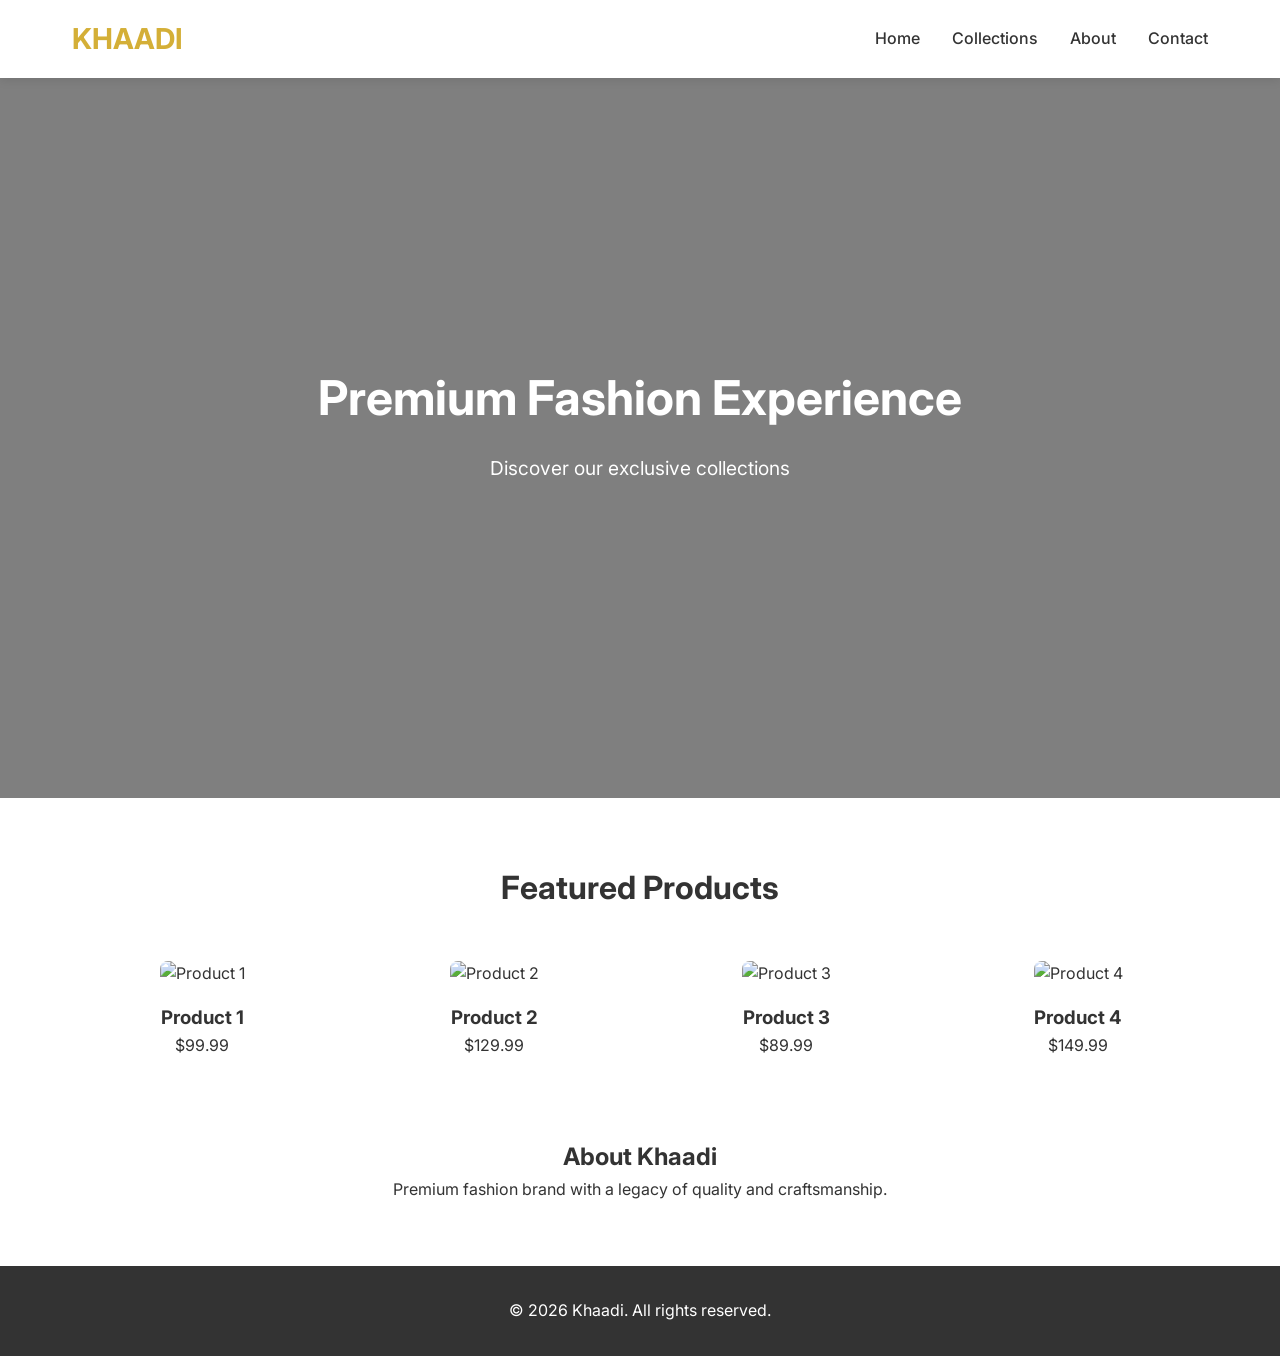
==== index.html @ 88e57f45 "https://github.com/junaidulhaquesheikh208-jpg/D-Khaddi_Dot_Com_0001/uploadhttps://github.com/junaidu" ====
<!DOCTYPE html>
<html lang="en">
<head>
    <meta charset="UTF-8">
    <meta name="viewport" content="width=device-width, initial-scale=1.0">
    <title>Khaadi - Premium Fashion Brand</title>
    <!-- Preconnect to external domains for performance -->
    <link rel="preconnect" href="https://fonts.googleapis.com">
    <link rel="preconnect" href="https://fonts.gstatic.com" crossorigin>
    <!-- Optimized font loading with font-display: swap -->
    <link href="https://fonts.googleapis.com/css2?family=Inter:wght@300;400;500;600;700&display=swap" rel="stylesheet" media="print" onload="this.media='all'">
    <!-- Minified CSS file -->
    <link rel="stylesheet" href="styles.min.css">
</head>
<body>
    <header>
        <nav>
            <div class="logo">KHAADI</div>
            <ul class="nav-menu">
                <li><a href="#home">Home</a></li>
                <li><a href="#collections">Collections</a></li>
                <li><a href="#about">About</a></li>
                <li><a href="#contact">Contact</a></li>
            </ul>
        </nav>
    </header>
    
    <main>
        <section id="hero">
            <h1>Premium Fashion Experience</h1>
            <p>Discover our exclusive collections</p>
        </section>
        
        <section id="products">
            <h2>Featured Products</h2>
            <div class="product-grid">
                <div class="product-card">
                    <img src="https://placehold.co/300x400/cccccc/96a2b4?text=Product+1" alt="Product 1" class="lazy-load">
                    <h3>Product 1</h3>
                    <p>$99.99</p>
                </div>
                <div class="product-card">
                    <img src="https://placehold.co/300x400/cccccc/96a2b4?text=Product+2" alt="Product 2" class="lazy-load">
                    <h3>Product 2</h3>
                    <p>$129.99</p>
                </div>
                <div class="product-card">
                    <img src="https://placehold.co/300x400/cccccc/96a2b4?text=Product+3" alt="Product 3" class="lazy-load">
                    <h3>Product 3</h3>
                    <p>$89.99</p>
                </div>
                <div class="product-card">
                    <img src="https://placehold.co/300x400/cccccc/96a2b4?text=Product+4" alt="Product 4" class="lazy-load">
                    <h3>Product 4</h3>
                    <p>$149.99</p>
                </div>
            </div>
        </section>
        
        <section id="about-section">
            <h2>About Khaadi</h2>
            <p>Premium fashion brand with a legacy of quality and craftsmanship.</p>
        </section>
    </main>
    
    <footer>
        <p>&copy; 2026 Khaadi. All rights reserved.</p>
    </footer>
    
    <!-- Minified JavaScript file loaded asynchronously -->
    <script src="script.min.js" defer></script>
</body>
</html>
---- styles.min.css ----
*{margin:0;padding:0;box-sizing:border-box}body{font-family:'Inter',sans-serif;line-height:1.6;color:#333}header{background-color:#fff;box-shadow:0 2px 10px rgba(0,0,0,.1);position:sticky;top:0;z-index:100}nav{max-width:1200px;margin:0 auto;padding:1rem 2rem;display:flex;justify-content:space-between;align-items:center}.logo{font-size:1.8rem;font-weight:700;color:#d4af37}.nav-menu{display:flex;list-style:none;gap:2rem}.nav-menu a{text-decoration:none;color:#333;font-weight:500;transition:color .3s ease}.nav-menu a:hover{color:#d4af37}#hero{background:linear-gradient(rgba(0,0,0,.5),rgba(0,0,0,.5)),url('https://placehold.co/1200x600/cccccc/96a2b4?text=Hero+Image') center/cover no-repeat;height:80vh;display:flex;flex-direction:column;justify-content:center;align-items:center;text-align:center;color:white}#hero h1{font-size:3rem;margin-bottom:1rem}#hero p{font-size:1.2rem;margin-bottom:2rem}#products{max-width:1200px;margin:4rem auto;padding:0 2rem}#products h2{text-align:center;margin-bottom:2rem;font-size:2rem}.product-grid{display:grid;grid-template-columns:repeat(auto-fill,minmax(250px,1fr));gap:2rem}.product-card{text-align:center;padding:1rem;border-radius:8px;transition:transform .3s ease,box-shadow .3s ease}.product-card:hover{transform:translateY(-5px);box-shadow:0 10px 20px rgba(0,0,0,.1)}.product-card img{width:100%;height:300px;object-fit:cover;border-radius:8px;margin-bottom:1rem}#about-section{max-width:1200px;margin:4rem auto;padding:0 2rem;text-align:center}footer{background-color:#333;color:white;text-align:center;padding:2rem;margin-top:4rem}.lazy-load[data-src]{opacity:0;transition:opacity .3s}.lazy-load.loaded{opacity:1}@media (max-width:768px){nav{flex-direction:column;gap:1rem}.nav-menu{gap:1rem}#hero h1{font-size:2rem}.product-grid{grid-template-columns:repeat(auto-fill,minmax(200px,1fr));gap:1rem}}
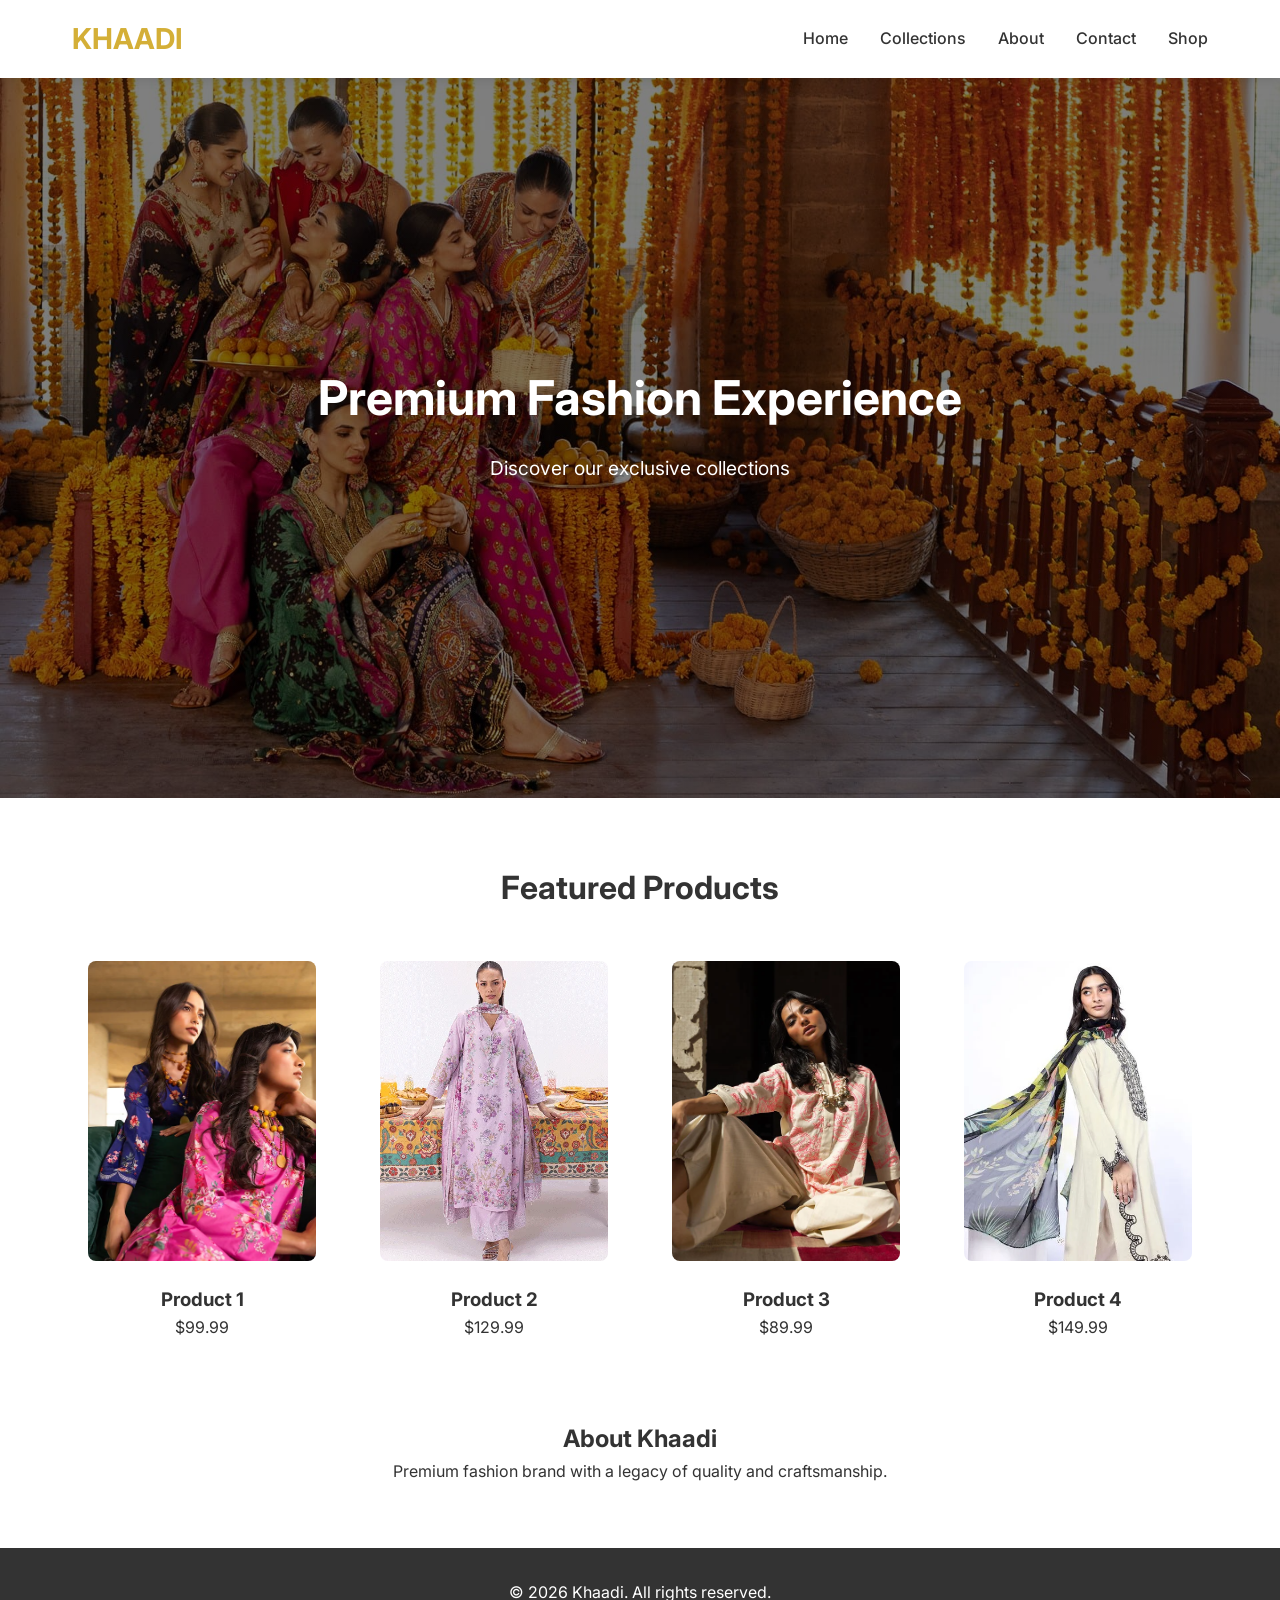
==== commit 0923bc77: "Add complete e-commerce shop with product images and cart functionality - Add Shop.html with full Ad" ====
--- a/index.html
+++ b/index.html
@@ -3,71 +3,222 @@
 <head>
     <meta charset="UTF-8">
     <meta name="viewport" content="width=device-width, initial-scale=1.0">
-    <title>Khaadi - Premium Fashion Brand</title>
-    <!-- Preconnect to external domains for performance -->
+    <title>Khaadi - Premium Fashion Brand | Performance Optimized</title>
+
+    <!-- Performance optimizations -->
     <link rel="preconnect" href="https://fonts.googleapis.com">
     <link rel="preconnect" href="https://fonts.gstatic.com" crossorigin>
+    <link rel="dns-prefetch" href="//placehold.co">
+
     <!-- Optimized font loading with font-display: swap -->
     <link href="https://fonts.googleapis.com/css2?family=Inter:wght@300;400;500;600;700&display=swap" rel="stylesheet" media="print" onload="this.media='all'">
-    <!-- Minified CSS file -->
-    <link rel="stylesheet" href="styles.min.css">
+
+    <!-- Preload critical CSS -->
+    <link rel="preload" href="styles.min.css" as="style" onload="this.onload=null;this.rel='stylesheet'">
+    <noscript><link rel="stylesheet" href="styles.min.css"></noscript>
+
+    <!-- PWA Meta Tags -->
+    <link rel="manifest" href="manifest.json">
+    <meta name="theme-color" content="#d4af37">
+    
+    <!-- Resource hints for critical resources -->
+    <link rel="prefetch" href="script.min.js">
+
+    <!-- Critical above-the-fold CSS inline -->
+    <style>
+        /* Critical CSS for above-the-fold content */
+        *{margin:0;padding:0;box-sizing:border-box}body{font-family:'Inter',sans-serif;line-height:1.6;color:#333}header{background-color:#fff;box-shadow:0 2px 10px rgba(0,0,0,.1);position:sticky;top:0;z-index:100}nav{max-width:1200px;margin:0 auto;padding:1rem 2rem;display:flex;justify-content:space-between;align-items:center}.logo{font-size:1.8rem;font-weight:700;color:#d4af37}.nav-menu{display:flex;list-style:none;gap:2rem}.nav-menu a{text-decoration:none;color:#333;font-weight:500;transition:color .3s ease}.nav-menu a:hover{color:#d4af37}#hero{background:linear-gradient(rgba(0,0,0,.5),rgba(0,0,0,.5)),url('./images/splash-img-desktop.jpg') center/cover no-repeat;height:80vh;display:flex;flex-direction:column;justify-content:center;align-items:center;text-align:center;color:white}#hero h1{font-size:3rem;margin-bottom:1rem}#hero p{font-size:1.2rem;margin-bottom:2rem}@media (max-width:768px){nav{flex-direction:column;gap:1rem}.nav-menu{gap:1rem}#hero h1{font-size:2rem}}
+    </style>
 </head>
 <body>
     <header>
         <nav>
             <div class="logo">KHAADI</div>
             <ul class="nav-menu">
-                <li><a href="#home">Home</a></li>
-                <li><a href="#collections">Collections</a></li>
-                <li><a href="#about">About</a></li>
-                <li><a href="#contact">Contact</a></li>
+                <li><a href="Home.html">Home</a></li>
+                <li><a href="Collections.html">Collections</a></li>
+                <li><a href="About.html">About</a></li>
+                <li><a href="Contact.html">Contact</a></li>
+                <li><a href="Shop.html">Shop</a></li>
             </ul>
         </nav>
     </header>
-    
+
     <main>
         <section id="hero">
             <h1>Premium Fashion Experience</h1>
             <p>Discover our exclusive collections</p>
         </section>
-        
+
         <section id="products">
             <h2>Featured Products</h2>
             <div class="product-grid">
                 <div class="product-card">
-                    <img src="https://placehold.co/300x400/cccccc/96a2b4?text=Product+1" alt="Product 1" class="lazy-load">
+                    <!-- Advanced lazy loading with WebP support -->
+                    <picture class="lazy-load">
+                        <source data-src="./images/0 (1).webp" type="image/webp">
+                        <img
+                            src="data:image/svg+xml,%3Csvg xmlns='http://www.w3.org/2000/svg' width='300' height='400' viewBox='0 0 300 400'%3E%3Crect fill='%23f0f0f0' width='300' height='400'/%3E%3Ctext x='50%25' y='50%25' dominant-baseline='middle' text-anchor='middle' font-family='Arial' font-size='16' fill='%2396a2b4'%3EProduct 1%3C/text%3E%3C/svg%3E"
+                            data-src="./images/0 (1).webp"
+                            alt="Product 1"
+                            class="image-content"
+                            loading="lazy"
+                            width="300"
+                            height="400">
+                    </picture>
                     <h3>Product 1</h3>
                     <p>$99.99</p>
                 </div>
                 <div class="product-card">
-                    <img src="https://placehold.co/300x400/cccccc/96a2b4?text=Product+2" alt="Product 2" class="lazy-load">
+                    <picture class="lazy-load">
+                        <source data-src="./images/0 (2).webp" type="image/webp">
+                        <img
+                            src="data:image/svg+xml,%3Csvg xmlns='http://www.w3.org/2000/svg' width='300' height='400' viewBox='0 0 300 400'%3E%3Crect fill='%23f0f0f0' width='300' height='400'/%3E%3Ctext x='50%25' y='50%25' dominant-baseline='middle' text-anchor='middle' font-family='Arial' font-size='16' fill='%2396a2b4'%3EProduct 2%3C/text%3E%3C/svg%3E"
+                            data-src="./images/0 (2).webp"
+                            alt="Product 2"
+                            class="image-content"
+                            loading="lazy"
+                            width="300"
+                            height="400">
+                    </picture>
                     <h3>Product 2</h3>
                     <p>$129.99</p>
                 </div>
                 <div class="product-card">
-                    <img src="https://placehold.co/300x400/cccccc/96a2b4?text=Product+3" alt="Product 3" class="lazy-load">
+                    <picture class="lazy-load">
+                        <source data-src="./images/0.webp" type="image/webp">
+                        <img
+                            src="data:image/svg+xml,%3Csvg xmlns='http://www.w3.org/2000/svg' width='300' height='400' viewBox='0 0 300 400'%3E%3Crect fill='%23f0f0f0' width='300' height='400'/%3E%3Ctext x='50%25' y='50%25' dominant-baseline='middle' text-anchor='middle' font-family='Arial' font-size='16' fill='%2396a2b4'%3EProduct 3%3C/text%3E%3C/svg%3E"
+                            data-src="./images/0.webp"
+                            alt="Product 3"
+                            class="image-content"
+                            loading="lazy"
+                            width="300"
+                            height="400">
+                    </picture>
                     <h3>Product 3</h3>
                     <p>$89.99</p>
                 </div>
                 <div class="product-card">
-                    <img src="https://placehold.co/300x400/cccccc/96a2b4?text=Product+4" alt="Product 4" class="lazy-load">
+                    <picture class="lazy-load">
+                        <source data-src="./images/t-a22-26-105fa_multi_2.webp" type="image/webp">
+                        <img
+                            src="data:image/svg+xml,%3Csvg xmlns='http://www.w3.org/2000/svg' width='300' height='400' viewBox='0 0 300 400'%3E%3Crect fill='%23f0f0f0' width='300' height='400'/%3E%3Ctext x='50%25' y='50%25' dominant-baseline='middle' text-anchor='middle' font-family='Arial' font-size='16' fill='%2396a2b4'%3EProduct 4%3C/text%3E%3C/svg%3E"
+                            data-src="./images/t-a22-26-105fa_multi_2.webp"
+                            alt="Product 4"
+                            class="image-content"
+                            loading="lazy"
+                            width="300"
+                            height="400">
+                    </picture>
                     <h3>Product 4</h3>
                     <p>$149.99</p>
                 </div>
             </div>
         </section>
-        
+
         <section id="about-section">
             <h2>About Khaadi</h2>
             <p>Premium fashion brand with a legacy of quality and craftsmanship.</p>
         </section>
     </main>
-    
+
     <footer>
         <p>&copy; 2026 Khaadi. All rights reserved.</p>
     </footer>
-    
-    <!-- Minified JavaScript file loaded asynchronously -->
-    <script src="script.min.js" defer></script>
+
+    <!-- Register service worker for caching -->
+    <script>
+        if ('serviceWorker' in navigator) {
+            window.addEventListener('load', () => {
+                navigator.serviceWorker.register('/sw.js')
+                    .then(registration => console.log('SW registered'))
+                    .catch(error => console.log('SW registration failed'));
+            });
+        }
+    </script>
+
+    <!-- Inline critical JavaScript for performance -->
+    <script>
+        // Advanced image lazy loading implementation with WebP support
+        document.addEventListener('DOMContentLoaded', function() {
+            const lazyElements = [].slice.call(document.querySelectorAll('.lazy-load, img[data-src]'));
+
+            if ('IntersectionObserver' in window) {
+                let lazyObserver = new IntersectionObserver(function(entries, observer) {
+                    entries.forEach(function(entry) {
+                        if (entry.isIntersecting) {
+                            // Handle picture elements with sources
+                            if (entry.target.tagName === 'PICTURE') {
+                                const sources = entry.target.querySelectorAll('source[data-src]');
+                                sources.forEach(source => {
+                                    source.src = source.dataset.src;
+                                    source.removeAttribute('data-src');
+                                });
+
+                                const img = entry.target.querySelector('img[data-src]');
+                                if (img) {
+                                    img.src = img.dataset.src;
+                                    img.classList.add('loaded');
+                                    img.removeAttribute('data-src');
+                                }
+                            }
+                            // Handle regular images
+                            else if (entry.target.tagName === 'IMG' && entry.target.hasAttribute('data-src')) {
+                                entry.target.src = entry.target.dataset.src;
+                                entry.target.classList.add('loaded');
+                                entry.target.removeAttribute('data-src');
+                            }
+
+                            observer.unobserve(entry.target);
+                        }
+                    });
+                });
+
+                lazyElements.forEach(function(element) {
+                    lazyObserver.observe(element);
+                });
+            } else {
+                // Fallback for browsers that don't support IntersectionObserver
+                lazyElements.forEach(function(element) {
+                    if (element.tagName === 'PICTURE') {
+                        const sources = element.querySelectorAll('source[data-src]');
+                        sources.forEach(source => {
+                            source.src = source.dataset.src;
+                            source.removeAttribute('data-src');
+                        });
+
+                        const img = element.querySelector('img[data-src]');
+                        if (img) {
+                            img.src = img.dataset.src;
+                            img.classList.add('loaded');
+                            img.removeAttribute('data-src');
+                        }
+                    } else if (element.tagName === 'IMG' && element.hasAttribute('data-src')) {
+                        const imageSrc = element.dataset.src;
+                        if (!imageSrc) return;
+
+                        const img = new Image();
+                        img.onload = function() {
+                            element.src = imageSrc;
+                            element.classList.add('loaded');
+                        };
+                        img.src = imageSrc;
+                    }
+                });
+            }
+        });
+
+        // Optimize font loading completion
+        if ('fonts' in document) {
+            document.fonts.ready.then(() => {
+                // All fonts loaded, do something if needed
+            });
+        }
+    </script>
+
+    <!-- Async loading of non-critical JavaScript -->
+    <script src="script.min.js" defer async></script>
+    <script src="performance-monitoring.js" defer async></script>
 </body>
 </html>
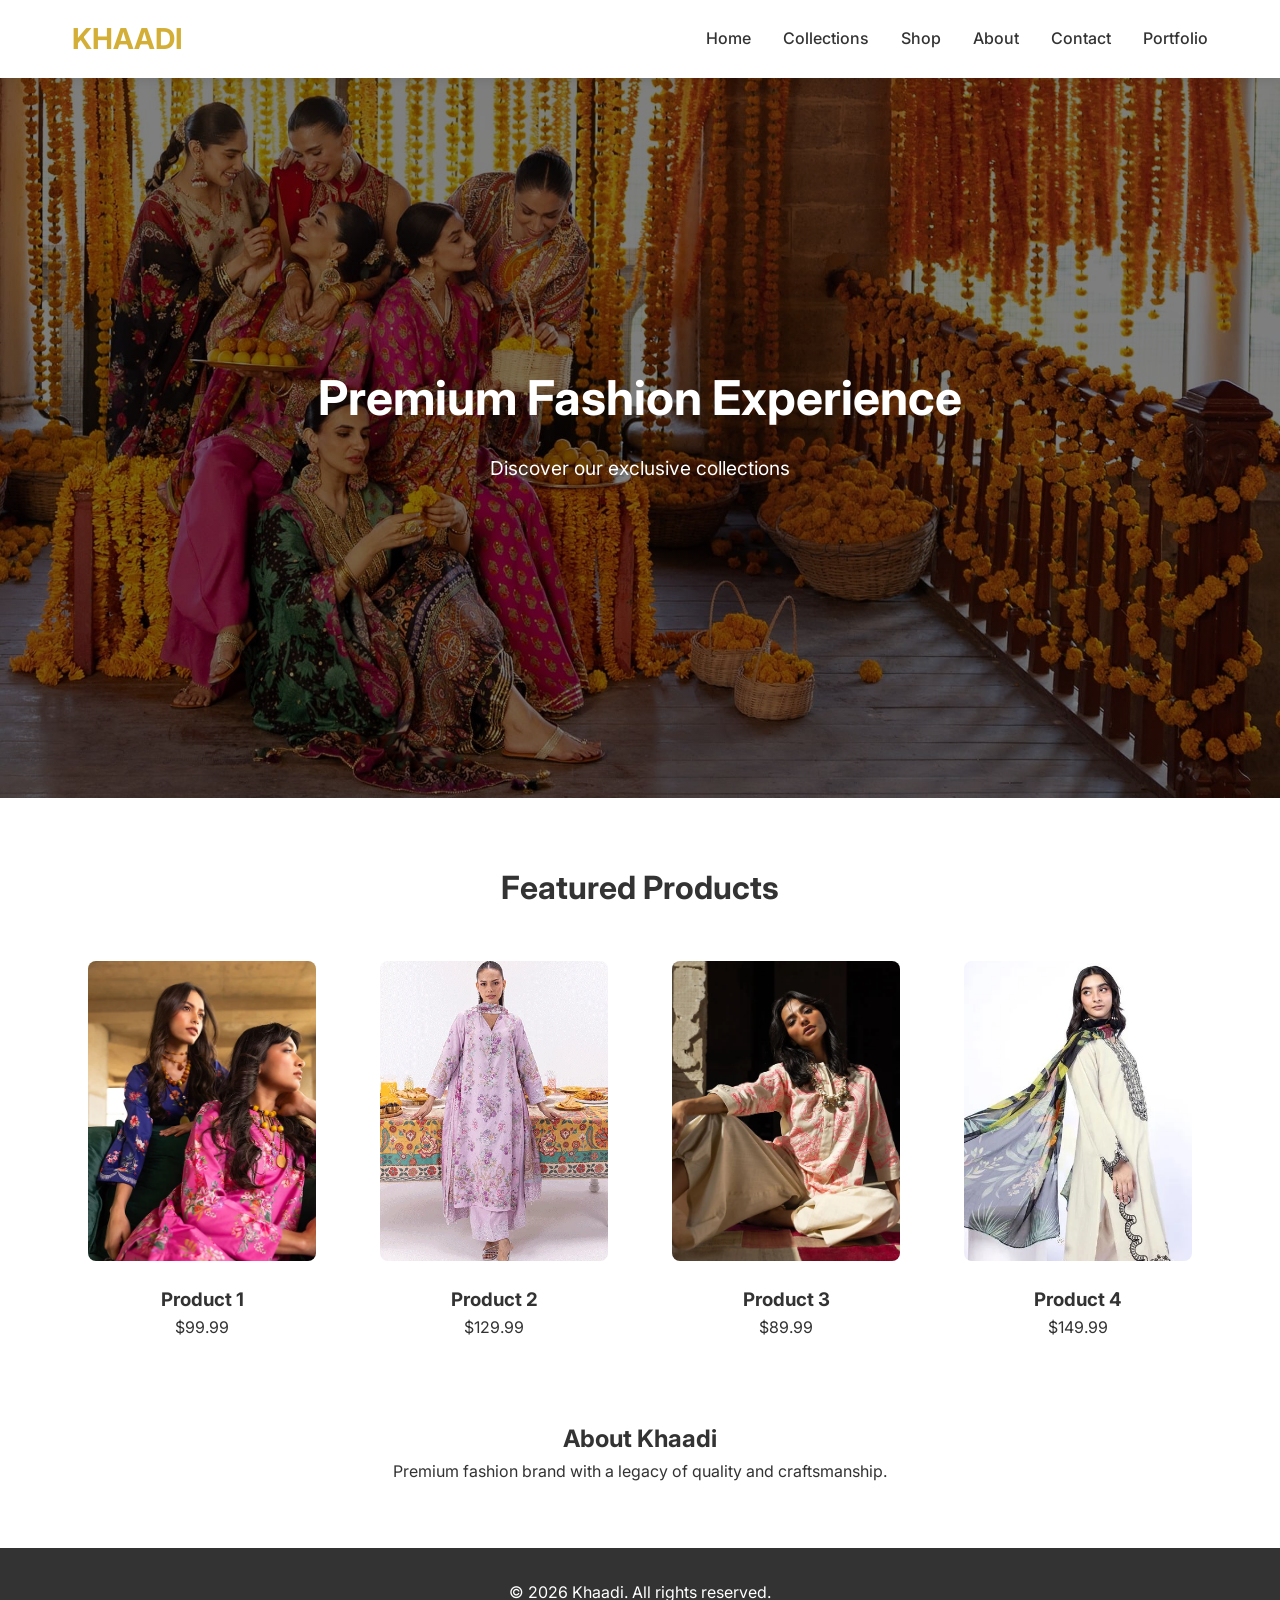
==== commit 6e19dd96: "Add Portfolio page with 70+ live project links - Created Portfolio.html showcasing all projects - Ad" ====
--- a/index.html
+++ b/index.html
@@ -37,9 +37,10 @@
             <ul class="nav-menu">
                 <li><a href="Home.html">Home</a></li>
                 <li><a href="Collections.html">Collections</a></li>
+                <li><a href="Shop.html">Shop</a></li>
                 <li><a href="About.html">About</a></li>
                 <li><a href="Contact.html">Contact</a></li>
-                <li><a href="Shop.html">Shop</a></li>
+                <li><a href="Portfolio.html">Portfolio</a></li>
             </ul>
         </nav>
     </header>
